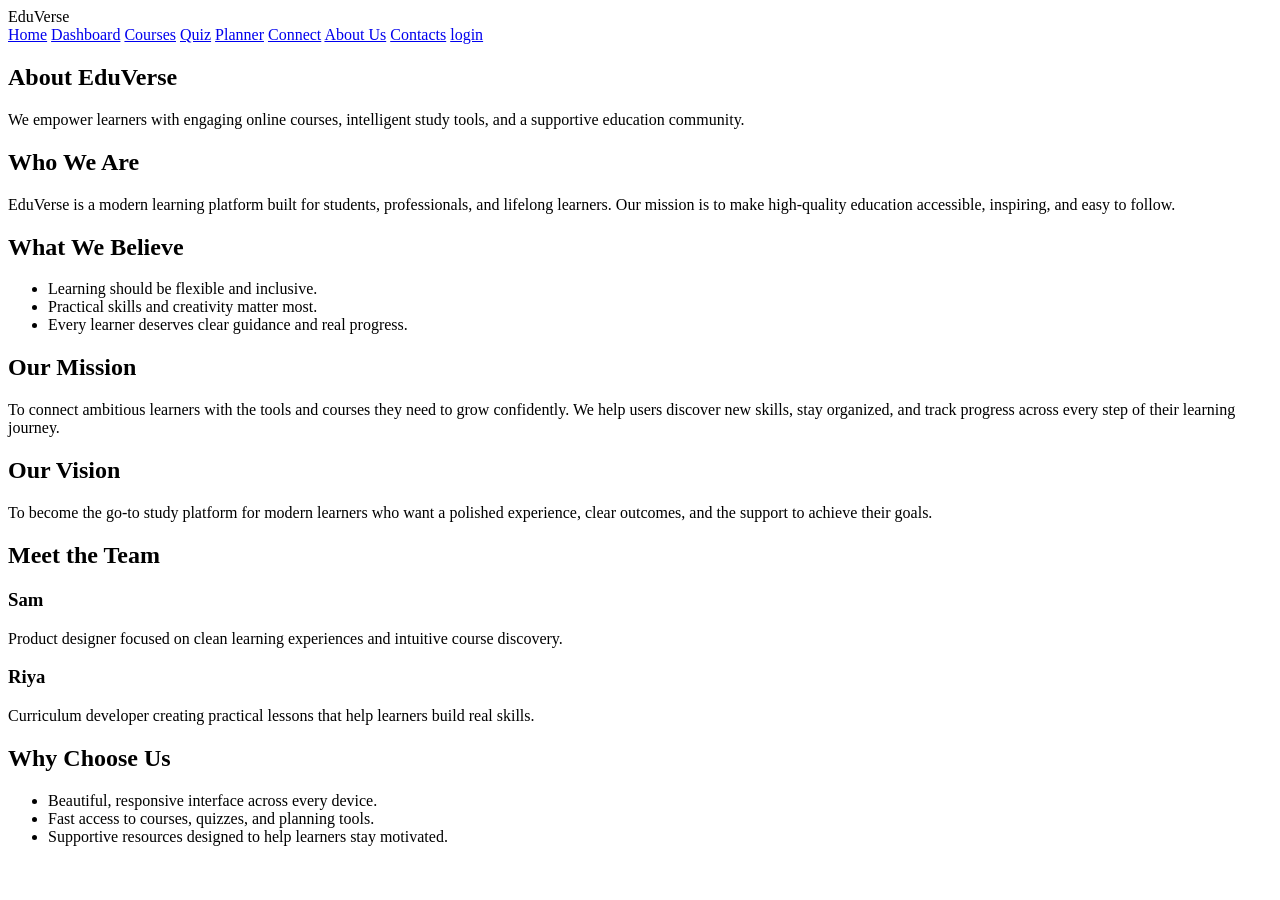
==== about.html @ 4efa4c42 "Add files via upload" ====
<!DOCTYPE html>
<html>
<head>
    <meta charset="UTF-8">
    <meta name="viewport" content="width=device-width, initial-scale=1.0">
    <title>EduVerse - About Us</title>
    <link rel="stylesheet" href="style.css">
</head>

<body class="about-page">
    <script src="script.js"></script>

    <nav>
        <div class="logo">EduVerse</div>
        <div>
            <a href="index.html">Home</a>
            <a href="dashboard.html">Dashboard</a>
            <a href="courses.html">Courses</a>
            
            <a href="quiz.html">Quiz</a>
            <a href="planner.html">Planner</a>
            <a href="connect.html">Connect</a>
            <a href="about.html">About Us</a>
            <a href="contacts.html">Contacts</a>
            <a href="login.html">login</a>
        </div>
    </nav>

    <section class="hero fade">
        <h1>About EduVerse</h1>
        <p>We empower learners with engaging online courses, intelligent study tools, and a supportive education community.</p>
    </section>

    <section class="grid">
        <div class="card">
            <h2>Who We Are</h2>
            <p>EduVerse is a modern learning platform built for students, professionals, and lifelong learners. Our mission is to make high-quality education accessible, inspiring, and easy to follow.</p>
        </div>

        <div class="card">
            <h2>What We Believe</h2>
            <ul>
                <li>Learning should be flexible and inclusive.</li>
                <li>Practical skills and creativity matter most.</li>
                <li>Every learner deserves clear guidance and real progress.</li>
            </ul>
        </div>
    </section>

    <section class="grid">
        <div class="card">
            <h2>Our Mission</h2>
            <p>To connect ambitious learners with the tools and courses they need to grow confidently. We help users discover new skills, stay organized, and track progress across every step of their learning journey.</p>
        </div>

        <div class="card">
            <h2>Our Vision</h2>
            <p>To become the go-to study platform for modern learners who want a polished experience, clear outcomes, and the support to achieve their goals.</p>
        </div>
    </section>

    <section class="grid">
        <div class="card">
            <h2>Meet the Team</h2>
            <div class="team-member">
                <h3>Sam</h3>
                <p>Product designer focused on clean learning experiences and intuitive course discovery.</p>
            </div>
            <div class="team-member">
                <h3>Riya</h3>
                <p>Curriculum developer creating practical lessons that help learners build real skills.</p>
            </div>
        </div>

        <div class="card">
            <h2>Why Choose Us</h2>
            <ul>
                <li>Beautiful, responsive interface across every device.</li>
                <li>Fast access to courses, quizzes, and planning tools.</li>
                <li>Supportive resources designed to help learners stay motivated.</li>
            </ul>
        </div>
    </section>
</body>
</html>
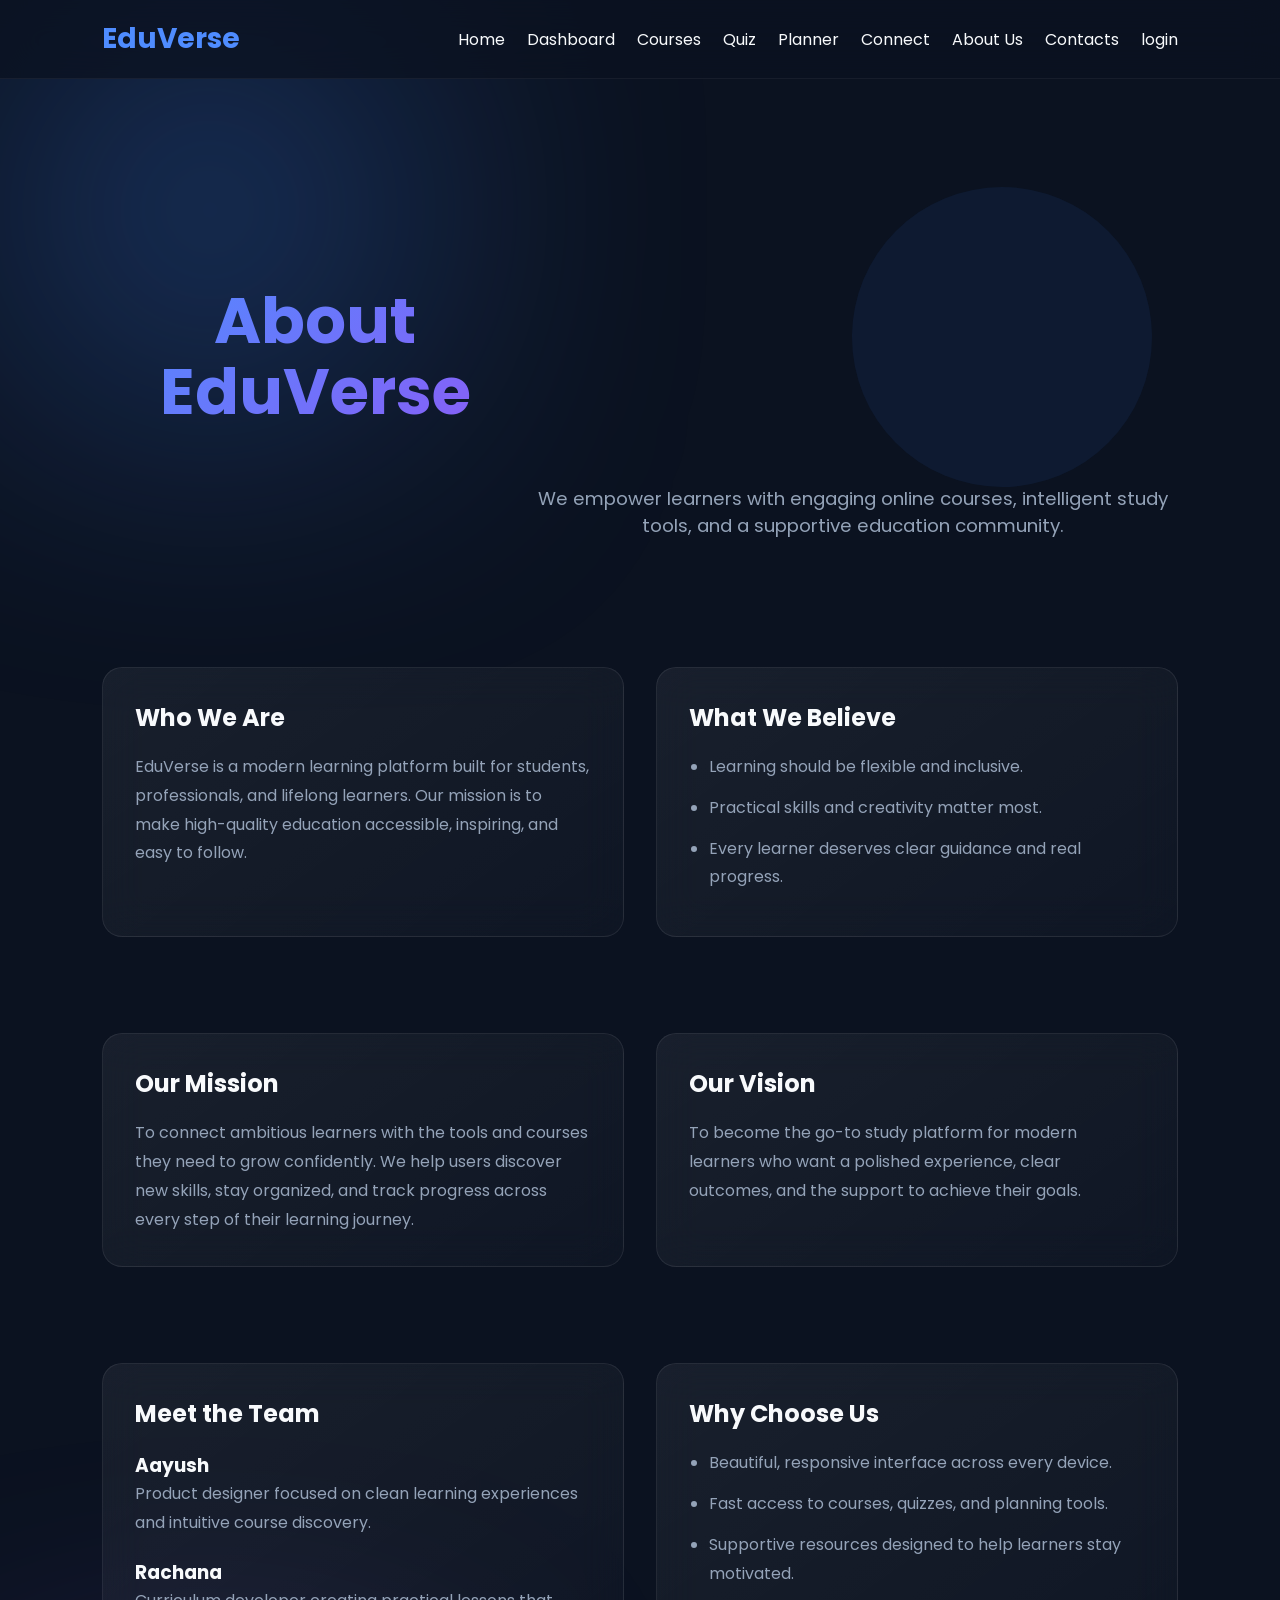
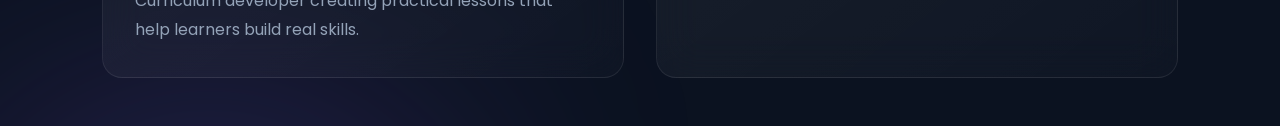
==== commit b45ba0d8: "Update about.html" ====
--- a/about.html
+++ b/about.html
@@ -63,11 +63,11 @@
         <div class="card">
             <h2>Meet the Team</h2>
             <div class="team-member">
-                <h3>Sam</h3>
+                <h3>Aayush</h3>
                 <p>Product designer focused on clean learning experiences and intuitive course discovery.</p>
             </div>
             <div class="team-member">
-                <h3>Riya</h3>
+                <h3>Rachana</h3>
                 <p>Curriculum developer creating practical lessons that help learners build real skills.</p>
             </div>
         </div>
@@ -82,4 +82,4 @@
         </div>
     </section>
 </body>
-</html>+</html>
--- a/style.css
+++ b/style.css
@@ -0,0 +1,1642 @@
+
+/* GOOGLE FONT */
+@import url('https://fonts.googleapis.com/css2?family=Poppins:wght@300;400;500;600;700&display=swap');
+
+/* =========================
+   DESIGN SYSTEM (60-30-10)
+========================= */
+
+:root{
+    --bg:#0b1220;
+    --surface:#111c31;
+    --surface2:#182844;
+
+    --accent:#4f8cff;
+    --accent2:#8b5cf6;
+
+    --primary:#4f8cff;
+    --secondary:#8b5cf6;
+    --success:#10b981;
+    --cyan:#06b6d4;
+
+    --text:#f8fafc;
+    --muted:#94a3b8;
+}
+
+*{
+    margin:0;
+    padding:0;
+    box-sizing:border-box;
+    font-family:'Poppins',sans-serif;
+}
+
+html {
+    scroll-behavior: smooth;
+}
+
+body{
+    background:var(--bg);
+    color:var(--text);
+    overflow-x:hidden;
+    min-height:100vh;
+}
+
+/* =========================
+   AMBIENT LIGHT BACKGROUND
+========================= */
+
+body::before,
+body::after{
+    content:"";
+    position:fixed;
+    width:420px;
+    height:420px;
+    border-radius:50%;
+    filter:blur(140px);
+    z-index:-1;
+}
+
+body::before{
+
+    background:
+    radial-gradient(
+        circle,
+        #3b82f6,
+        transparent 70%
+    );
+}
+
+body::after{
+
+    background:
+    radial-gradient(
+        circle,
+        #8b5cf6,
+        transparent 70%
+    );
+}
+
+@keyframes float1{
+    50%{transform:translate(70px,40px);}
+}
+
+@keyframes float2{
+    50%{transform:translate(-70px,-40px);}
+}
+
+/* =========================
+   NAVBAR
+========================= */
+
+nav{
+    display:flex;
+    justify-content:space-between;
+    align-items:center;
+    padding:18px 8%;
+    backdrop-filter:blur(18px);
+    position:sticky;
+    top:0;
+    z-index:100;
+}
+
+.logo{
+    font-size:28px;
+    font-weight:700;
+    color:var(--accent);
+    cursor:pointer;
+    transition:.3s;
+}
+
+.logo:hover{
+    transform:scale(1.08);
+    text-shadow:0 0 20px var(--accent);
+}
+
+nav a{
+    color:var(--text);
+    text-decoration:none;
+    margin-left:18px;
+    transition:.3s;
+}
+
+nav a:hover{
+    color:var(--accent);
+}
+
+.nav-left{
+    display:flex;
+    align-items:center;
+    gap:16px;
+}
+
+.nav-links{
+    display:flex;
+    align-items:center;
+    gap:18px;
+}
+
+.avatar-menu{
+    position:relative;
+}
+
+.avatar{
+    width:44px;
+    height:44px;
+    border-radius:50%;
+    border:2px solid rgba(255,255,255,.15);
+    object-fit:cover;
+    cursor:pointer;
+    box-shadow:0 12px 30px rgba(0,0,0,.25);
+    transition:.3s ease;
+}
+
+.avatar:hover{
+    transform:scale(1.03);
+}
+
+.avatar-dropdown{
+    position:absolute;
+    right:0;
+    top:calc(100% + 10px);
+    min-width:220px;
+    background:rgba(10,20,36,.96);
+    border:1px solid rgba(255,255,255,.08);
+    border-radius:18px;
+    box-shadow:0 24px 50px rgba(0,0,0,.28);
+    padding:16px;
+    opacity:0;
+    visibility:hidden;
+    transform:translateY(-10px);
+    transition:.25s ease;
+    z-index:20;
+}
+
+.avatar-dropdown.active{
+    opacity:1;
+    visibility:visible;
+    transform:translateY(0);
+}
+
+.avatar-card{
+    padding-bottom:12px;
+    margin-bottom:12px;
+    border-bottom:1px solid rgba(255,255,255,.08);
+}
+
+.avatar-card strong{
+    display:block;
+    font-size:1rem;
+    margin-bottom:4px;
+}
+
+.avatar-card span{
+    color:var(--muted);
+    font-size:.95rem;
+}
+
+.avatar-dropdown a{
+    display:block;
+    color:var(--text);
+    text-decoration:none;
+    padding:10px 0;
+    font-size:.95rem;
+    transition:.2s ease;
+}
+
+.avatar-dropdown a:hover{
+    color:var(--accent);
+}
+
+/* =========================
+   HERO
+========================= */
+
+
+/* Search box in hero */
+.search-box{
+    margin-top:18px;
+    display:flex;
+    flex-direction:column;
+    max-width:720px;
+    width:100%;
+    position:relative;
+}
+
+.search-box input#search{
+    padding:14px 16px;
+    border-radius:12px;
+    border:1px solid rgba(255,255,255,.06);
+    background:rgba(255,255,255,.03);
+    color:var(--text);
+    font-size:1rem;
+    outline:none;
+}
+
+.search-results{
+    position:absolute;
+    top:calc(100% + 10px);
+    left:0;
+    right:0;
+    background:rgba(10,20,36,.96);
+    border:1px solid rgba(255,255,255,.06);
+    border-radius:12px;
+    margin-top:8px;
+    max-height:220px;
+    overflow:auto;
+    padding:6px;
+    box-shadow:0 10px 30px rgba(0,0,0,.25);
+    z-index:30;
+    display:none;
+}
+
+.search-results .course{
+    padding:10px 12px;
+    border-radius:10px;
+    cursor:pointer;
+    color:var(--text);
+    transition:.12s ease;
+}
+
+.search-results .course:hover{
+    background:rgba(255,255,255,.02);
+    color:var(--accent);
+}
+
+.search-results .no-results{
+    color:var(--muted);
+    cursor:default;
+}
+
+.search-results .course.highlight{
+    background:rgba(79,140,255,0.12);
+    color:var(--accent);
+}
+
+.hero h1{
+    font-size:3.2rem;
+}
+
+.hero p{
+    margin-top:15px;
+    color:var(--muted);
+}
+
+.about-page .hero{
+    min-height:60vh;
+    padding:75px 8% 45px;
+}
+
+.about-page .grid{
+    gap:32px;
+    padding:48px 8%;
+}
+
+.about-page .card{
+    padding:32px;
+}
+
+.about-page .card h2{
+    margin-bottom:18px;
+}
+
+.about-page .team-member{
+    margin-top:20px;
+}
+
+.about-page ul{
+    margin:0;
+    margin-top:16px;
+    padding-left:20px;
+}
+
+.about-page ul li{
+    margin-bottom:12px;
+    line-height:1.8;
+}
+
+.about-page .card p,
+.about-page .card li{
+    color:var(--muted);
+    line-height:1.8;
+}
+
+.page-intro{
+    padding:70px 8% 30px;
+    text-align:center;
+}
+
+.page-intro .eyebrow{
+    display:inline-flex;
+    margin-bottom:18px;
+    padding:10px 18px;
+    border-radius:999px;
+    background:rgba(0,212,255,.12);
+    color:var(--accent);
+    letter-spacing:.08em;
+    text-transform:uppercase;
+    font-size:.8rem;
+}
+
+.page-intro h1{
+    font-size:3rem;
+    max-width:900px;
+    margin:0 auto 18px;
+    line-height:1.05;
+}
+
+.page-intro p{
+    max-width:780px;
+    margin:0 auto;
+    color:var(--muted);
+    font-size:1.05rem;
+    line-height:1.8;
+}
+
+.quiz-grid{
+    padding:40px 8% 70px;
+}
+
+.quiz-card{
+    padding:34px;
+    min-height:520px;
+}
+
+.quiz-header{
+    display:flex;
+    align-items:center;
+    justify-content:space-between;
+    gap:18px;
+    margin-bottom:28px;
+}
+
+.progress-bar{
+    flex:1;
+    height:12px;
+    background:rgba(255,255,255,.08);
+    border-radius:999px;
+    overflow:hidden;
+}
+
+.progress-fill{
+    width:0;
+    height:100%;
+    background:linear-gradient(135deg,var(--accent),var(--accent2));
+    transition:width .5s ease;
+}
+
+.quiz-options{
+    display:grid;
+    gap:16px;
+    margin-top:22px;
+}
+
+.quiz-option{
+    text-align:left;
+    padding:18px 20px;
+    border-radius:18px;
+    background:rgba(255,255,255,.05);
+    border:1px solid rgba(255,255,255,.08);
+    color:inherit;
+    cursor:pointer;
+    transition:.3s;
+}
+
+.quiz-option:hover{
+    background:rgba(79,140,255,.12);
+}
+
+.quiz-option.active{
+    border-color:var(--accent);
+    background:rgba(0,212,255,.12);
+}
+
+.quiz-feedback{
+    margin-top:20px;
+    min-height:42px;
+    color:var(--accent);
+    font-weight:600;
+}
+
+.quiz-actions{
+    margin-top:28px;
+    display:flex;
+    gap:16px;
+    flex-wrap:wrap;
+}
+
+.quiz-score{
+    margin-top:20px;
+    color:var(--muted);
+    font-size:1rem;
+}
+
+/* =========================
+   COURSE GRID
+========================= */
+
+.course-card{
+    display:flex;
+    flex-direction:column;
+    justify-content:space-between;
+    min-height:240px;
+    gap:22px;
+    padding:30px;
+    cursor:pointer;
+    text-decoration:none;
+    color:inherit;
+    background:linear-gradient(145deg, rgba(255,255,255,.08), rgba(255,255,255,.03));
+    border:1px solid rgba(255,255,255,.10);
+}
+
+.course-card:hover{
+    background:linear-gradient(145deg, rgba(0,212,255,.14), rgba(124,108,255,.08));
+}
+
+.course-badge{
+    display:inline-flex;
+    padding:8px 14px;
+    border-radius:999px;
+    background:rgba(0,212,255,.12);
+    color:var(--accent);
+    font-size:.82rem;
+    font-weight:600;
+}
+
+.course-card h3{
+    margin:0;
+    font-size:1.5rem;
+}
+
+.course-card p{
+    color:var(--muted);
+    line-height:1.8;
+}
+
+.course-action{
+    align-self:flex-start;
+    padding:12px 20px;
+    border-radius:999px;
+    background:linear-gradient(135deg,var(--accent),var(--accent2));
+    color:#fff;
+    font-weight:600;
+    transition:.3s;
+}
+
+.course-action:hover{
+    transform:translateY(-2px);
+}
+
+.resources-grid{
+    padding-bottom:80px;
+}
+
+.resource-card{
+    padding:30px;
+}
+
+.resource-card h2,
+.resource-card h3{
+    margin-bottom:18px;
+}
+
+.resource-list{
+    list-style:none;
+    padding:0;
+    margin:0;
+    display:grid;
+    gap:12px;
+}
+
+.resource-list li{
+    padding:14px 16px;
+    border-radius:14px;
+    background:rgba(255,255,255,.05);
+}
+
+.resource-list a{
+    color:var(--accent);
+    text-decoration:none;
+    font-weight:600;
+}
+
+.resource-list a:hover{
+    color:var(--accent2);
+}
+
+/* =========================
+   SEARCH BOX (MAIN FEATURE)
+========================= */
+/* Removed duplicate search-box rules - consolidated earlier */
+
+/* =========================
+   GRID SYSTEM
+========================= */
+
+.grid{
+    display:grid;
+    grid-template-columns:repeat(auto-fit,minmax(260px,1fr));
+    gap:18px;
+    padding:60px 8%;
+}
+
+/* =========================
+   CARDS
+========================= */
+
+.card{
+
+    background:
+    linear-gradient(
+        145deg,
+        rgba(255,255,255,.06),
+        rgba(255,255,255,.02)
+    );
+
+    border:1px solid rgba(255,255,255,.08);
+
+    backdrop-filter:blur(20px);
+
+    border-radius:20px;
+
+    padding:25px;
+
+    transition:.4s;
+}
+
+.card:hover{
+    transform:translateY(-10px) scale(1.02);
+    background:rgba(26,45,71,.95);
+    box-shadow:0 15px 35px rgba(0,0,0,.3);
+}
+
+.dashboard-overview{
+    padding:70px 8% 30px;
+    text-align:center;
+}
+
+.dashboard-overview h1{
+    font-size:2.9rem;
+    max-width:860px;
+    margin:0 auto 18px;
+    line-height:1.05;
+}
+
+.dashboard-overview p{
+    max-width:760px;
+    margin:0 auto;
+    color:var(--muted);
+    font-size:1.05rem;
+    line-height:1.8;
+}
+
+.dashboard-grid{
+    display:grid;
+    grid-template-columns:repeat(2,minmax(300px,1fr));
+    gap:22px;
+    padding:0 8% 70px;
+}
+
+@media(max-width:980px){
+    .dashboard-grid{
+        grid-template-columns:1fr;
+        padding:0 5% 70px;
+    }
+}
+
+.panel-header{
+    display:flex;
+    align-items:center;
+    justify-content:space-between;
+    margin-bottom:24px;
+}
+
+.tag{
+    display:inline-flex;
+    padding:8px 14px;
+    border-radius:999px;
+    background:rgba(79,140,255,.15);
+    color:var(--accent);
+    font-size:.82rem;
+    font-weight:600;
+}
+
+.progress-chart{
+    position:relative;
+    width:180px;
+    height:180px;
+    margin:0 auto 24px;
+}
+
+.chart-ring-bg,
+.chart-ring{
+    fill:none;
+    stroke-width:12;
+}
+
+.chart-ring-bg{
+    stroke:rgba(255,255,255,.08);
+}
+
+.chart-ring{
+    stroke:var(--accent);
+    stroke-linecap:round;
+    transform:rotate(-90deg);
+    transform-origin:center;
+    stroke-dasharray:326.7;
+    stroke-dashoffset:326.7;
+    transition:stroke-dashoffset .8s ease;
+}
+
+.ring-label{
+    position:absolute;
+    inset:0;
+    display:grid;
+    place-items:center;
+    text-align:center;
+}
+
+.ring-label span{
+    display:block;
+    font-size:2.4rem;
+    font-weight:700;
+}
+
+.ring-label small{
+    color:var(--muted);
+}
+
+.progress-meta{
+    display:grid;
+    grid-template-columns:repeat(2,minmax(0,1fr));
+    gap:18px;
+}
+
+.progress-meta div{
+    padding:18px 16px;
+    border-radius:18px;
+    background:rgba(255,255,255,.05);
+}
+
+.progress-meta span{
+    display:block;
+    color:var(--muted);
+    margin-bottom:10px;
+}
+
+.progress-meta strong{
+    font-size:1.55rem;
+}
+
+.tracker-row{
+    display:flex;
+    justify-content:space-between;
+    align-items:center;
+    margin-bottom:12px;
+    color:var(--muted);
+}
+
+.tracker-bar{
+    background:rgba(255,255,255,.06);
+    height:14px;
+    border-radius:999px;
+    overflow:hidden;
+    margin-bottom:22px;
+}
+
+.tracker-fill{
+    height:100%;
+    background:linear-gradient(135deg,var(--accent),var(--accent2));
+    width:0;
+    transition:width .8s ease;
+}
+
+.countdown-grid{
+    display:grid;
+    grid-template-columns:repeat(4,minmax(0,1fr));
+    gap:14px;
+    margin:22px 0;
+}
+
+.countdown-grid div{
+    background:rgba(255,255,255,.05);
+    padding:18px 14px;
+    border-radius:16px;
+    text-align:center;
+}
+
+.countdown-grid strong{
+    display:block;
+    font-size:1.75rem;
+}
+
+.countdown-grid small{
+    color:var(--muted);
+}
+
+.deadline-list{
+    list-style:none;
+    padding:0;
+    margin:0;
+    display:grid;
+    gap:14px;
+}
+
+.deadline-item{
+    display:flex;
+    justify-content:space-between;
+    align-items:center;
+    padding:18px;
+    border-radius:16px;
+    background:rgba(255,255,255,.05);
+}
+
+.deadline-item strong{
+    font-size:1rem;
+}
+
+.deadline-item span{
+    color:var(--accent);
+    font-weight:700;
+}
+
+.small-text{
+    color:var(--muted);
+    font-size:.95rem;
+    line-height:1.7;
+}
+
+/* =========================
+   BUTTON
+========================= */
+
+.btn{
+
+    position:relative;
+
+    padding:14px 28px;
+
+    border:none;
+
+    border-radius:16px;
+
+    background:linear-gradient(
+        135deg,
+        #3b82f6,
+        #8b5cf6
+    );
+
+    color:white;
+
+    font-weight:600;
+
+    font-size:15px;
+
+    cursor:pointer;
+
+    overflow:hidden;
+
+    transition:
+        transform .35s ease,
+        box-shadow .35s ease,
+        filter .35s ease;
+
+    box-shadow:
+        0 10px 30px rgba(59,130,246,.25);
+}
+
+.btn:hover{
+
+    transform:
+        translateY(-4px)
+        scale(1.03);
+
+    box-shadow:
+        0 20px 40px rgba(59,130,246,.35),
+        0 0 30px rgba(139,92,246,.25);
+
+    filter:brightness(1.08);
+}
+
+.btn:active{
+
+    transform:
+        translateY(-1px)
+        scale(.98);
+}
+
+/* =========================
+   LIST (PLANNER)
+========================= */
+
+.planner-grid{
+    padding:40px 8% 70px;
+}
+
+.planner-panel{
+    padding:32px;
+    display:grid;
+    gap:24px;
+}
+
+.planner-controls{
+    display:grid;
+    grid-template-columns:1.8fr 1fr 1fr auto;
+    gap:16px;
+    align-items:end;
+}
+
+.planner-controls input,
+.planner-controls select{
+    width:100%;
+    padding:16px 18px;
+    border-radius:16px;
+    border:1px solid rgba(255,255,255,.08);
+    background:rgba(19,34,56,.85);
+    color:white;
+    outline:none;
+}
+
+.planner-summary{
+    display:grid;
+    grid-template-columns:repeat(3,minmax(0,1fr));
+    gap:18px;
+}
+
+.planner-summary div{
+    padding:18px;
+    border-radius:18px;
+    background:rgba(255,255,255,.05);
+}
+
+.planner-summary p{
+    margin:0 0 10px;
+    color:var(--muted);
+    font-size:.95rem;
+}
+
+.planner-summary strong{
+    display:block;
+    font-size:2rem;
+}
+
+.planner-filter{
+    display:flex;
+    flex-wrap:wrap;
+    gap:12px;
+}
+
+.filter-btn{
+    padding:12px 18px;
+    border:none;
+    border-radius:14px;
+    background:rgba(255,255,255,.06);
+    color:var(--text);
+    cursor:pointer;
+    transition:.3s;
+}
+
+.filter-btn.active,
+.filter-btn:hover{
+    background:rgba(79,140,255,.16);
+}
+
+.planner-list{
+    list-style:none;
+    padding:0;
+    margin:0;
+    display:grid;
+    gap:14px;
+}
+
+.planner-item{
+    display:flex;
+    align-items:center;
+    justify-content:space-between;
+    gap:16px;
+    padding:20px;
+    border-radius:18px;
+    background:rgba(255,255,255,.05);
+}
+
+.planner-item.completed{
+    opacity:.82;
+    filter:grayscale(.1);
+}
+
+.task-main{
+    display:grid;
+    gap:10px;
+    min-width:0;
+}
+
+.task-checkbox{
+    display:flex;
+    align-items:center;
+    gap:12px;
+    cursor:pointer;
+    font-weight:600;
+}
+
+.task-checkbox input{
+    width:18px;
+    height:18px;
+    accent-color:var(--accent);
+}
+
+.task-meta{
+    display:flex;
+    flex-wrap:wrap;
+    gap:12px;
+    color:var(--muted);
+    font-size:.95rem;
+}
+
+.task-category,
+.task-due{
+    padding:8px 12px;
+    border-radius:14px;
+    background:rgba(255,255,255,.08);
+}
+
+.task-due.overdue,
+.task-main.overdue .task-due{
+    color:#f97316;
+    border-color:rgba(249,115,22,.25);
+}
+
+.task-delete{
+    border:none;
+    background:rgba(255,255,255,.08);
+    color:var(--text);
+    border-radius:14px;
+    padding:10px 16px;
+    cursor:pointer;
+    transition:.3s;
+}
+
+.task-delete:hover{
+    background:rgba(255,255,255,.14);
+}
+
+@media(max-width:980px){
+    .planner-controls{
+        grid-template-columns:1fr;
+    }
+    .planner-summary{
+        grid-template-columns:1fr;
+    }
+}
+
+/* =========================
+   ANIMATION
+========================= */
+
+.fade{
+    animation:fadeUp .8s ease forwards;
+}
+
+@keyframes fadeUp{
+    from{opacity:0; transform:translateY(25px);}
+    to{opacity:1; transform:translateY(0);}
+}
+
+.contact-form input,
+.contact-form textarea{
+    width:100%;
+    padding:16px 18px;
+    margin-top:18px;
+    border-radius:14px;
+    border:1px solid rgba(255,255,255,.08);
+    background:rgba(19,34,56,.85);
+    color:white;
+    outline:none;
+    transition:.3s;
+    resize:vertical;
+    font-size:15px;
+}
+
+.contact-form textarea{
+    min-height:140px;
+}
+
+.login-grid{
+    padding:0 8% 80px;
+}
+
+.login-card{
+    max-width:520px;
+    margin:0 auto;
+}
+
+.login-options{
+    display:flex;
+    justify-content:space-between;
+    align-items:center;
+    margin-top:12px;
+    color:var(--muted);
+    font-size:.95rem;
+}
+
+.login-options label{
+    display:flex;
+    align-items:center;
+    gap:10px;
+}
+
+.link-muted{
+    color:var(--muted);
+    text-decoration:none;
+}
+
+.link-muted:hover{
+    color:var(--accent);
+}
+
+.login-footer{
+    margin-top:24px;
+    color:var(--muted);
+    text-align:center;
+}
+
+.login-footer a{
+    color:var(--accent);
+    text-decoration:none;
+}
+
+.login-footer a:hover{
+    color:var(--accent2);
+}
+
+.connect-grid{
+    display:grid;
+    grid-template-columns:320px minmax(0,1fr);
+    gap:22px;
+    padding:40px 8% 70px;
+}
+
+@media(max-width:980px){
+    .connect-grid{
+        grid-template-columns:1fr;
+        padding:30px 5% 70px;
+    }
+}
+
+.teacher-search input{
+    width:100%;
+    padding:16px 18px;
+    border-radius:14px;
+    border:1px solid rgba(255,255,255,.08);
+    background:rgba(19,34,56,.85);
+    color:white;
+    outline:none;
+    transition:.3s;
+    margin-bottom:18px;
+}
+
+.teacher-contacts{
+    display:grid;
+    gap:14px;
+}
+
+.teacher-item{
+    width:100%;
+    display:flex;
+    align-items:center;
+    justify-content:space-between;
+    gap:12px;
+    padding:18px;
+    border-radius:18px;
+    background:rgba(255,255,255,.05);
+    color:inherit;
+    border:none;
+    cursor:pointer;
+    text-align:left;
+    transition:.3s;
+}
+
+.teacher-item:hover{
+    transform:translateY(-2px);
+    background:rgba(79,140,255,.12);
+}
+
+.teacher-item h3{
+    margin:0 0 6px;
+    font-size:1.05rem;
+}
+
+.teacher-item p{
+    margin:0;
+    color:var(--muted);
+    font-size:.95rem;
+}
+
+.status{
+    display:inline-flex;
+    padding:8px 12px;
+    border-radius:999px;
+    font-size:.82rem;
+    font-weight:700;
+}
+
+.status.online{
+    background:rgba(16,185,129,.12);
+    color:var(--success);
+}
+
+.status.away{
+    background:rgba(255,165,0,.14);
+    color:#fbbf24;
+}
+
+.chat-panel{
+    display:flex;
+    flex-direction:column;
+    gap:24px;
+}
+
+.chat-history{
+    min-height:340px;
+    overflow-y:auto;
+    padding:20px;
+    border-radius:20px;
+    background:rgba(255,255,255,.05);
+    display:grid;
+    gap:16px;
+}
+
+.empty-state{
+    color:var(--muted);
+    text-align:center;
+    padding:60px 20px;
+}
+
+.chat-bubble{
+    max-width:95%;
+    padding:16px 18px;
+    border-radius:18px;
+    position:relative;
+    line-height:1.6;
+}
+
+.chat-bubble.teacher{
+    background:rgba(79,140,255,.12);
+    align-self:flex-start;
+}
+
+.chat-bubble.parent{
+    background:rgba(124,108,255,.12);
+    align-self:flex-end;
+}
+
+.chat-bubble span{
+    display:block;
+    margin-top:10px;
+    color:var(--muted);
+    font-size:.82rem;
+}
+
+.connect-form{
+    display:grid;
+    gap:16px;
+}
+
+.contact-item{
+    display:flex;
+    align-items:flex-start;
+    gap:12px;
+    margin-top:18px;
+    color:var(--muted);
+}
+
+.contact-item strong{
+    color:var(--text);
+    min-width:90px;
+}
+
+.social-links{
+    margin-top:22px;
+}
+
+.social-links a{
+    display:inline-block;
+    margin-right:16px;
+    color:var(--text);
+    text-decoration:none;
+    transition:.3s;
+}
+
+.social-links a:hover{
+    color:var(--accent);
+}
+
+/* =========================
+   RESPONSIVE
+========================= */
+
+@media(max-width:768px){
+    .hero h1{font-size:2.2rem;}
+    nav{flex-direction:column; gap:10px;}
+}
+#list button{
+
+    margin-left:10px;
+
+    padding:6px 12px;
+
+    border:none;
+
+    border-radius:8px;
+
+    cursor:pointer;
+
+}
+@media(max-width:768px){
+
+    nav{
+        flex-direction:column;
+        text-align:center;
+    }
+
+    nav div:last-child{
+
+        display:flex;
+
+        flex-wrap:wrap;
+
+        justify-content:center;
+
+        gap:10px;
+
+    }
+
+}
+input{
+
+    width:100%;
+
+    padding:12px;
+
+    border-radius:10px;
+
+    border:1px solid rgba(255,255,255,.1);
+
+    background:#1a2d47;
+
+    color:white;
+
+}
+
+.hero-content{
+
+    max-width:900px;
+}
+
+.hero h1{
+
+    font-size:4rem;
+
+    line-height:1.1;
+
+    margin-bottom:20px;
+}
+
+.hero p{
+
+    font-size:1.2rem;
+
+    color:var(--muted);
+
+    max-width:650px;
+
+    margin:auto;
+}
+.hero-actions{
+
+    margin-top:30px;
+
+    display:flex;
+
+    justify-content:center;
+
+    gap:15px;
+}
+
+.btn-outline{
+
+    padding:12px 22px;
+
+    border-radius:20px;
+
+    background:transparent;
+
+    border:1px solid var(--primary);
+
+    color:white;
+
+    cursor:pointer;
+}
+.stats{
+
+    display:grid;
+
+    grid-template-columns:
+    repeat(auto-fit,minmax(200px,1fr));
+
+    gap:20px;
+
+    padding:60px 8%;
+}
+
+.stat-card{
+
+    text-align:center;
+
+    background:var(--surface);
+
+    padding:30px;
+
+    border-radius:18px;
+}
+
+.stat-card h2{
+
+    color:var(--primary);
+
+    font-size:2.5rem;
+}
+nav{
+
+    position:sticky;
+
+    top:0;
+
+    z-index:1000;
+
+    background:
+    rgba(11,18,32,.75);
+
+    backdrop-filter:blur(18px);
+
+    border-bottom:
+    1px solid rgba(255,255,255,.05);
+}
+.hero::before{
+
+    content:"";
+
+    position:absolute;
+
+    width:300px;
+
+    height:300px;
+
+    background:
+    rgba(59,130,246,.08);
+
+    border-radius:50%;
+
+    right:10%;
+
+    top:20%;
+}
+.btn::before{
+
+    content:"";
+
+    position:absolute;
+
+    top:0;
+
+    left:-120%;
+
+    width:80%;
+
+    height:100%;
+
+    background:
+        linear-gradient(
+            120deg,
+            transparent,
+            rgba(255,255,255,.35),
+            transparent
+        );
+
+    transition:.8s;
+}
+
+.btn:hover::before{
+
+    left:120%;
+}
+.btn-outline{
+
+    position:relative;
+
+    padding:14px 28px;
+
+    border-radius:16px;
+
+    border:1px solid rgba(255,255,255,.15);
+
+    background:
+        rgba(255,255,255,.04);
+
+    color:white;
+
+    cursor:pointer;
+
+    overflow:hidden;
+
+    transition:.35s;
+}
+
+.btn-outline:hover{
+
+    transform:
+        translateY(-4px);
+
+    background:
+        rgba(59,130,246,.12);
+
+    border-color:
+        rgba(59,130,246,.4);
+
+    box-shadow:
+        0 10px 25px rgba(59,130,246,.15);
+}
+@keyframes pulseGlow{
+
+    0%{
+        box-shadow:
+        0 10px 25px rgba(59,130,246,.20);
+    }
+
+    50%{
+        box-shadow:
+        0 15px 40px rgba(139,92,246,.35);
+    }
+
+    100%{
+        box-shadow:
+        0 10px 25px rgba(59,130,246,.20);
+    }
+}
+
+.hero .btn{
+
+    animation:
+        pulseGlow 4s ease-in-out infinite;
+}
+.hero-actions{
+
+    display:flex;
+
+    justify-content:center;
+
+    gap:18px;
+
+    margin-top:15px;
+}
+
+.hero-actions button{
+
+    will-change:
+        transform;
+}
+.hero{
+
+    min-height:85vh;
+
+    display:flex;
+
+    justify-content:center;
+
+    align-items:center;
+
+    text-align:center;
+
+    padding:60px 20px;
+}
+
+.hero-content{
+
+    width:100%;
+
+    max-width:900px;
+}
+
+.hero-content{
+    display:flex;
+    flex-direction:column;
+    align-items:center;
+    text-align:center;
+    gap:14px;
+}
+
+.hero-sub{
+    font-size:1.1rem;
+    color:var(--muted);
+    max-width:720px;
+}
+
+.hero h1{
+
+    font-size:4rem;
+
+    font-weight:700;
+
+    margin-bottom:15px;
+
+    background:
+    linear-gradient(
+        135deg,
+        var(--accent),
+        var(--accent2)
+    );
+
+    -webkit-background-clip:text;
+
+    -webkit-text-fill-color:transparent;
+}
+
+.hero p{
+
+    font-size:1.15rem;
+
+    color:var(--muted);
+
+    max-width:650px;
+
+    margin:auto;
+
+    margin-bottom:35px;
+
+.hero-stats{
+
+    margin-top:50px;
+
+    display:flex;
+
+    justify-content:center;
+
+    gap:25px;
+
+    flex-wrap:wrap;
+}
+
+.stat{
+
+    min-width:180px;
+
+    padding:25px;
+
+    border-radius:18px;
+
+    background:
+    rgba(255,255,255,.04);
+
+    border:
+    1px solid rgba(255,255,255,.08);
+
+    backdrop-filter:blur(20px);
+
+    transition:.35s;
+}
+
+.stat:hover{
+
+    transform:
+    translateY(-8px);
+
+    box-shadow:
+    0 15px 35px rgba(0,0,0,.25);
+}
+
+.stat h2{
+
+    color:var(--accent);
+
+    font-size:2rem;
+
+    margin-bottom:6px;
+}
+
+.stat span{
+
+    color:var(--muted);
+}
+#about,
+#contacts{
+
+    padding-top:30px;
+}
+
+#about .card,
+#contacts .card{
+
+    max-width:900px;
+
+    margin:auto;
+
+    text-align:center;
+}
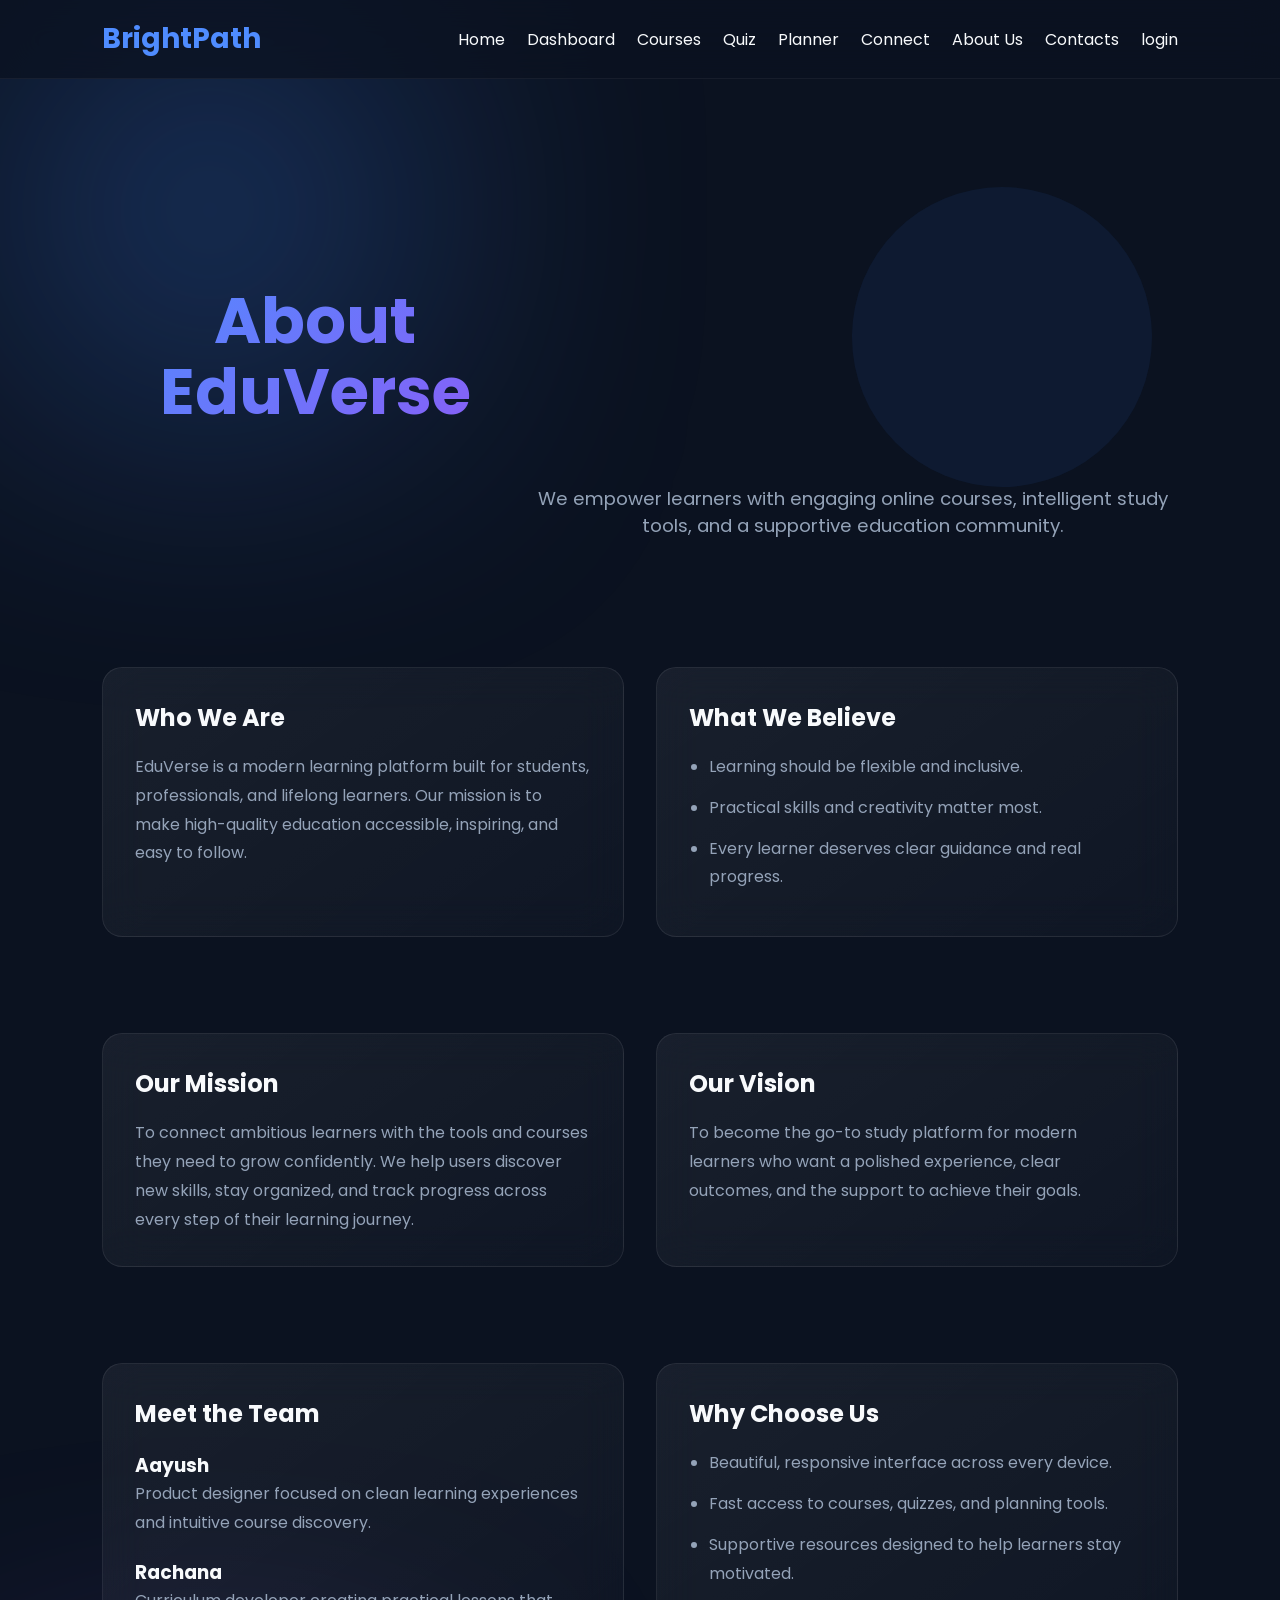
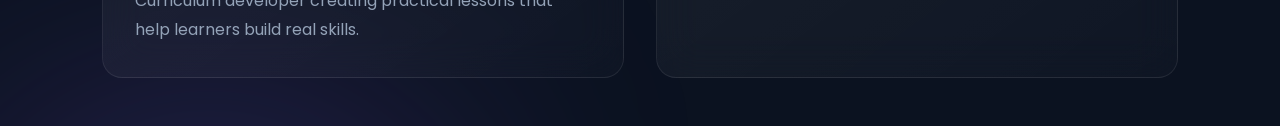
==== commit ab557bf9: "Update about.html" ====
--- a/about.html
+++ b/about.html
@@ -11,7 +11,7 @@
     <script src="script.js"></script>
 
     <nav>
-        <div class="logo">EduVerse</div>
+        <div class="logo">BrightPath</div>
         <div>
             <a href="index.html">Home</a>
             <a href="dashboard.html">Dashboard</a>
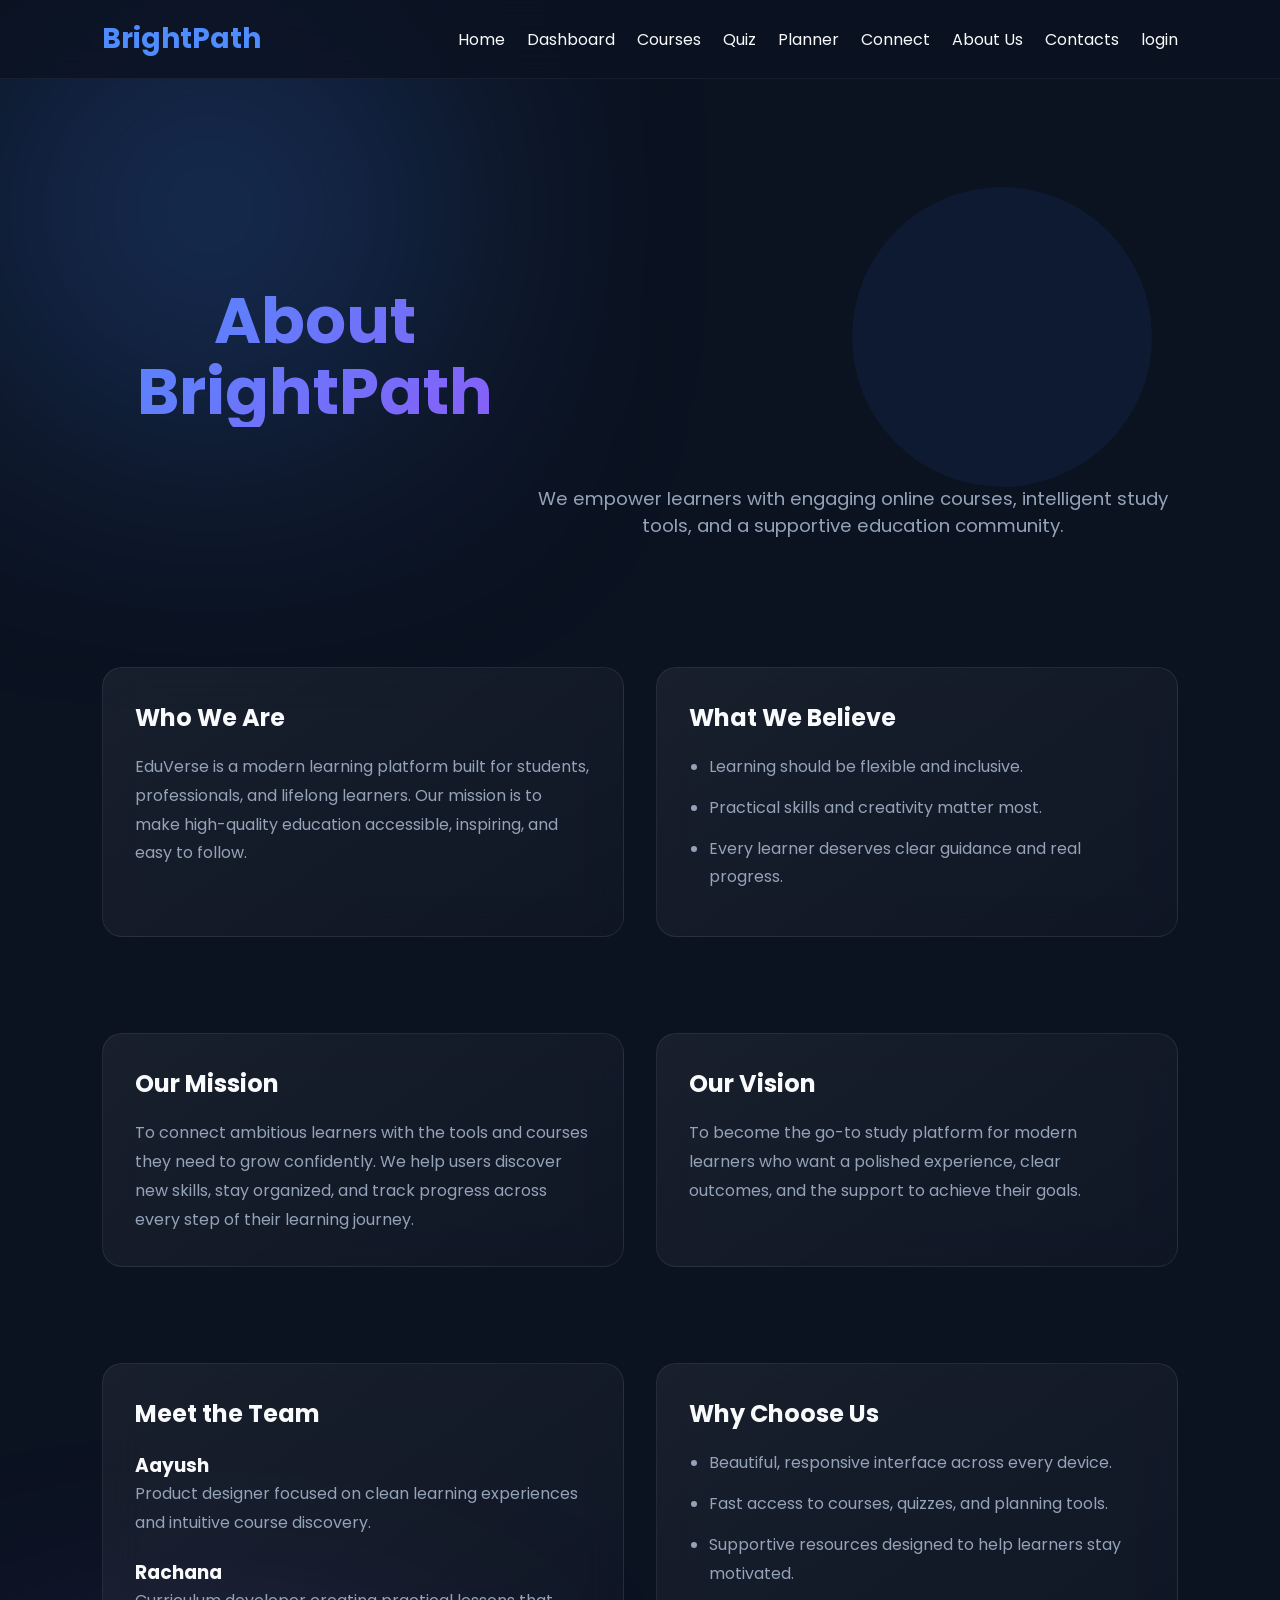
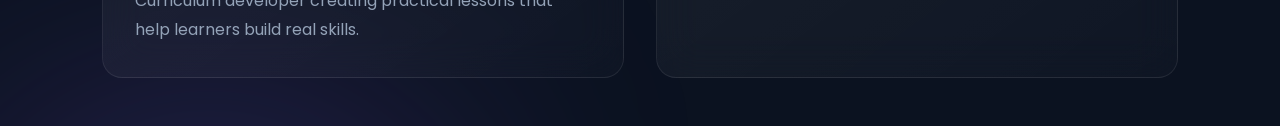
==== commit 4acbb3ed: "Update about.html" ====
--- a/about.html
+++ b/about.html
@@ -3,7 +3,7 @@
 <head>
     <meta charset="UTF-8">
     <meta name="viewport" content="width=device-width, initial-scale=1.0">
-    <title>EduVerse - About Us</title>
+    <title>About Us</title>
     <link rel="stylesheet" href="style.css">
 </head>
 
@@ -27,7 +27,7 @@
     </nav>
 
     <section class="hero fade">
-        <h1>About EduVerse</h1>
+        <h1>About BrightPath</h1>
         <p>We empower learners with engaging online courses, intelligent study tools, and a supportive education community.</p>
     </section>
 
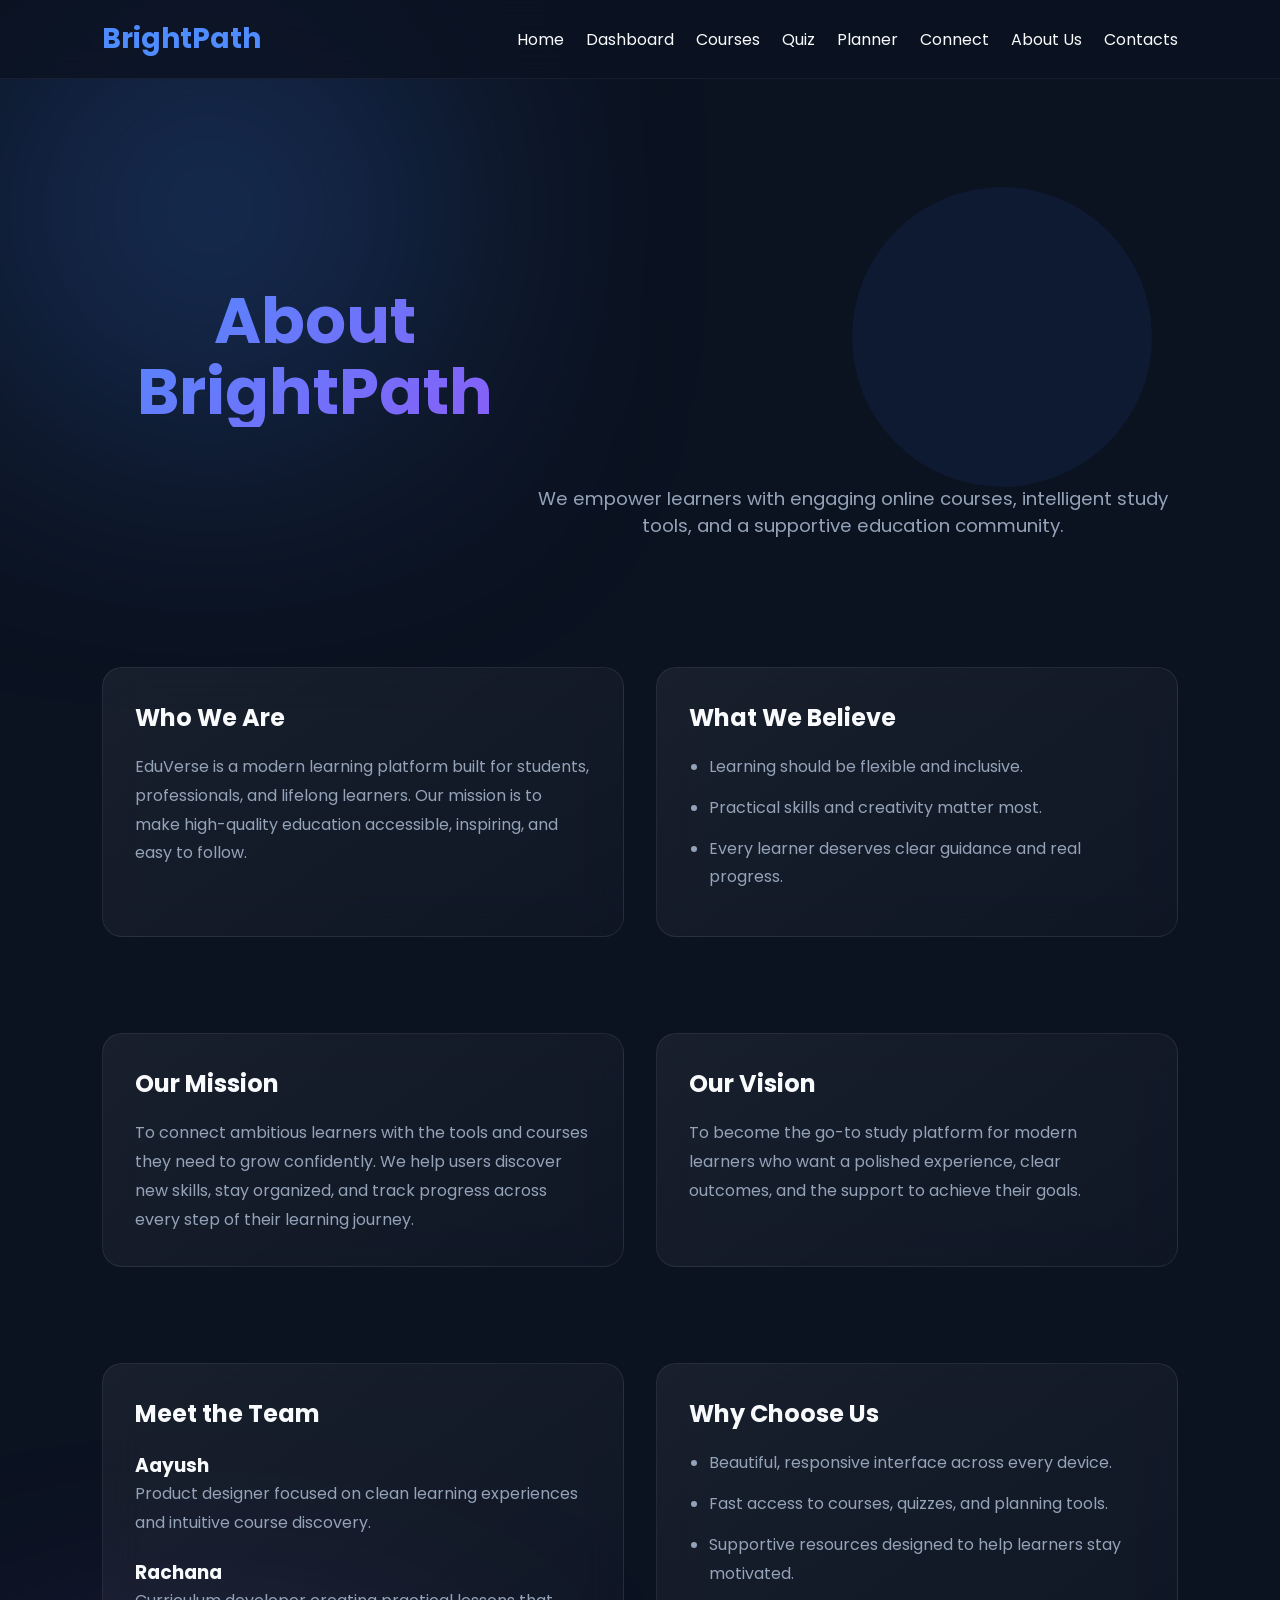
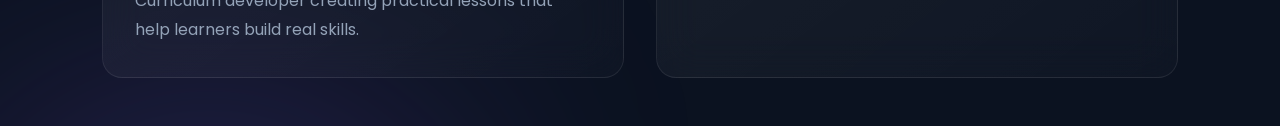
==== commit cb87dd9c: "Update about.html" ====
--- a/about.html
+++ b/about.html
@@ -22,7 +22,7 @@
             <a href="connect.html">Connect</a>
             <a href="about.html">About Us</a>
             <a href="contacts.html">Contacts</a>
-            <a href="login.html">login</a>
+           
         </div>
     </nav>
 
